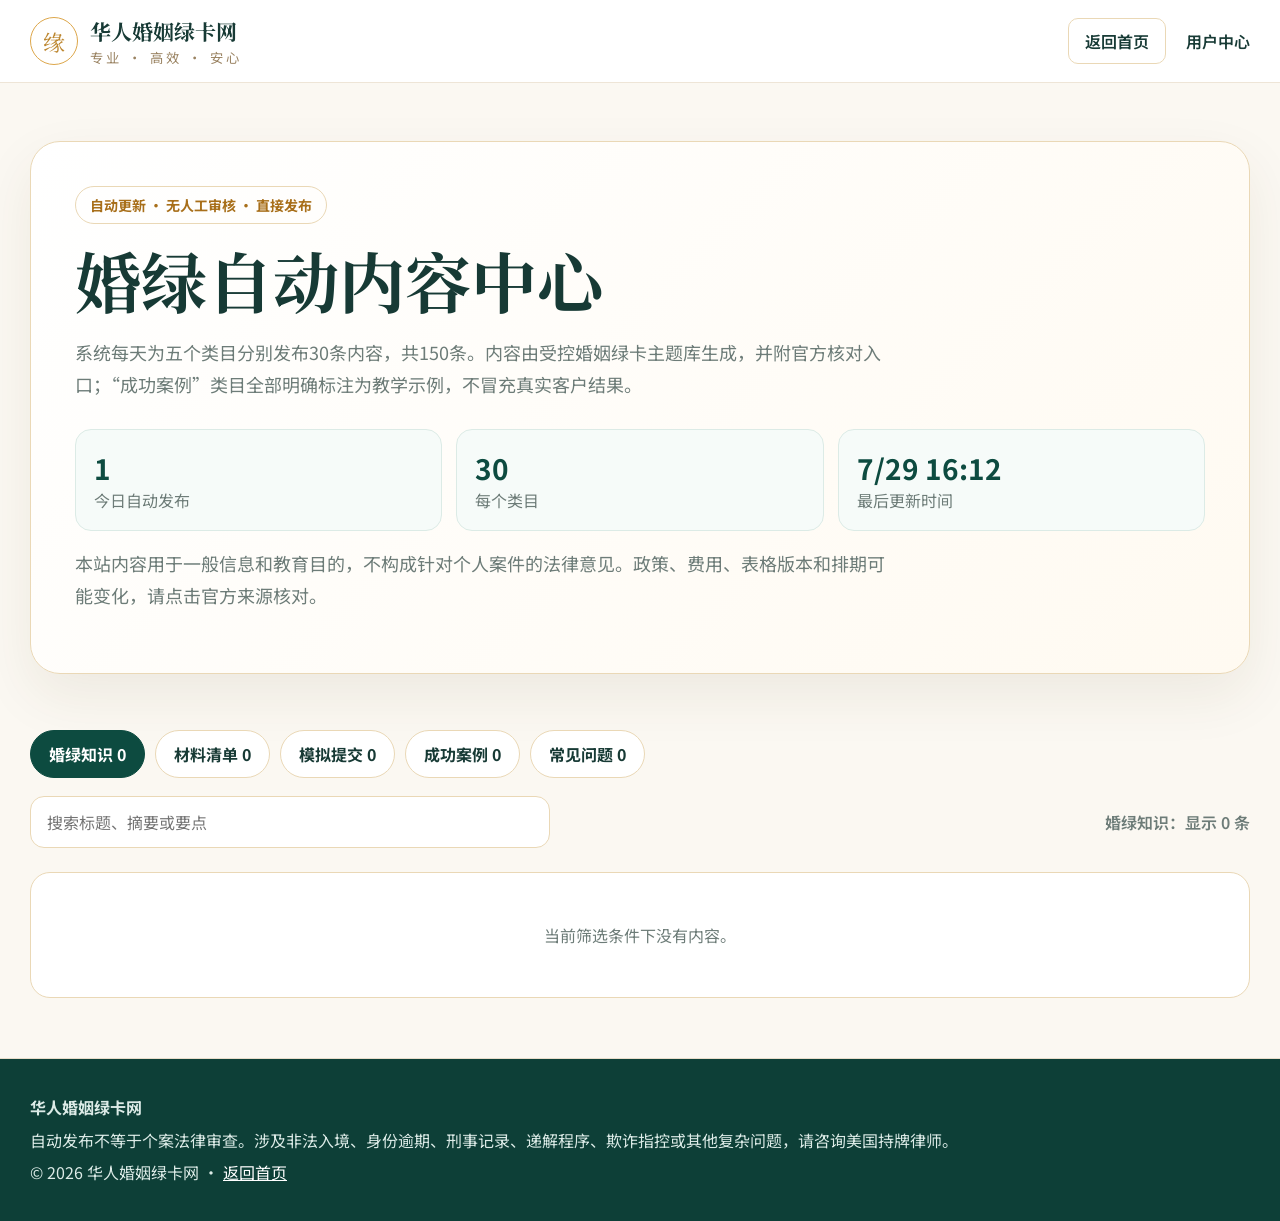
==== knowledge-center.html @ 00ee6e17 "Add public automatic content center" ====
<!doctype html>
<html lang="zh-CN">
<head>
  <meta charset="UTF-8" />
  <meta name="viewport" content="width=device-width, initial-scale=1.0" />
  <meta name="description" content="华人婚姻绿卡网自动内容中心：每天在婚绿知识、材料清单、模拟提交、成功案例和常见问题五个类目分别发布30条内容。" />
  <meta name="theme-color" content="#0d4b40" />
  <link rel="canonical" href="https://huarenhunlv.com/knowledge-center.html" />
  <link rel="preconnect" href="https://fonts.googleapis.com" />
  <link rel="preconnect" href="https://fonts.gstatic.com" crossorigin />
  <link href="https://fonts.googleapis.com/css2?family=Noto+Sans+SC:wght@400;500;600;700;800&family=Noto+Serif+SC:wght@600;700&display=swap" rel="stylesheet" />
  <title>自动内容中心｜华人婚姻绿卡网</title>
  <style>
    :root{--green:#0d4b40;--green2:#17685a;--gold:#dca64a;--cream:#fbf8f2;--line:#ead8b6;--ink:#173a35;--muted:#6d7c78;--white:#fff}
    *{box-sizing:border-box}html{scroll-behavior:smooth}body{margin:0;background:var(--cream);color:var(--ink);font-family:"Noto Sans SC",sans-serif}.shell{width:min(1220px,calc(100% - 32px));margin:auto}.top{position:sticky;top:0;z-index:20;background:rgba(255,255,255,.96);backdrop-filter:blur(14px);border-bottom:1px solid #eee5d7}.top-inner{height:82px;display:flex;align-items:center;justify-content:space-between;gap:24px}.brand{display:flex;align-items:center;gap:12px;color:var(--ink);text-decoration:none}.brand-mark{width:48px;height:48px;border:1px solid var(--gold);border-radius:50%;display:grid;place-items:center;color:#bd8730;font-family:"Noto Serif SC",serif;font-size:22px}.brand strong{display:block;font-family:"Noto Serif SC",serif;font-size:21px}.brand small{display:block;color:#9a8362;letter-spacing:3px;margin-top:2px}.top-nav{display:flex;gap:20px;align-items:center}.top-nav a{color:var(--ink);text-decoration:none;font-weight:600}.home-btn{border:1px solid var(--line);border-radius:10px;padding:10px 16px}.hero{padding:58px 0 32px}.hero-card{background:linear-gradient(135deg,#fff 0%,#fffaf1 100%);border:1px solid var(--line);border-radius:30px;padding:44px;box-shadow:0 22px 55px rgba(79,59,23,.08)}.eyebrow{display:inline-flex;align-items:center;gap:8px;border:1px solid var(--line);border-radius:999px;padding:8px 14px;color:#a86f1a;font-weight:700;font-size:14px}.hero h1{font-family:"Noto Serif SC",serif;font-size:clamp(38px,6vw,66px);line-height:1.15;margin:18px 0 12px}.hero p{font-size:18px;color:var(--muted);max-width:820px;line-height:1.8}.stats{display:grid;grid-template-columns:repeat(3,1fr);gap:14px;margin-top:28px}.stat{background:#f6fbf9;border:1px solid #dcebe6;border-radius:16px;padding:18px}.stat strong{display:block;font-size:28px;color:var(--green)}.stat span{color:var(--muted)}.toolbar{padding:24px 0}.tabs{display:flex;gap:10px;flex-wrap:wrap}.tab{border:1px solid var(--line);background:#fff;border-radius:999px;padding:11px 18px;font:inherit;font-weight:700;color:var(--ink);cursor:pointer}.tab.active{background:var(--green);color:#fff;border-color:var(--green)}.search-row{display:flex;justify-content:space-between;align-items:center;gap:16px;margin-top:18px}.search{width:min(520px,100%);border:1px solid var(--line);background:#fff;border-radius:14px;padding:13px 16px;font:inherit}.count{color:var(--muted);font-weight:600}.grid{display:grid;grid-template-columns:repeat(2,minmax(0,1fr));gap:18px;padding-bottom:60px}.card{background:#fff;border:1px solid var(--line);border-radius:22px;padding:24px;box-shadow:0 10px 28px rgba(65,48,20,.05);display:flex;flex-direction:column;gap:13px}.meta{display:flex;align-items:center;justify-content:space-between;gap:12px}.badge{background:#edf7f4;color:var(--green);border-radius:999px;padding:6px 10px;font-size:13px;font-weight:800}.seq{color:#9a8d76;font-size:13px}.card h2{font-family:"Noto Serif SC",serif;font-size:23px;line-height:1.45;margin:0}.card p{margin:0;color:#536965;line-height:1.75}.points{margin:0;padding-left:20px;color:#36544e}.points li{margin:6px 0;line-height:1.6}.source{margin-top:auto;display:flex;align-items:center;justify-content:space-between;gap:12px;border-top:1px dashed #e6d6b8;padding-top:14px}.source a{color:var(--green);font-weight:800;text-decoration:none}.example{font-size:12px;color:#a16416;background:#fff4dd;padding:5px 9px;border-radius:8px}.empty{grid-column:1/-1;background:#fff;border:1px solid var(--line);border-radius:20px;padding:50px;text-align:center;color:var(--muted)}.footer{border-top:1px solid #e8ddca;background:#0d3f37;color:#dcebe7;padding:30px 0}.footer p{margin:5px 0;line-height:1.7}.footer a{color:#fff}.notice{font-size:13px;color:#887860;margin-top:16px}.error{background:#fff0ed;border:1px solid #f2b9ae;color:#8b3527;border-radius:14px;padding:16px;margin:30px 0}.hidden{display:none!important}
    @media(max-width:760px){.shell{width:min(100% - 20px,1220px)}.top-inner{height:auto;padding:14px 0;align-items:flex-start}.top-nav{gap:10px;font-size:14px}.hero{padding-top:28px}.hero-card{padding:26px 20px;border-radius:22px}.stats{grid-template-columns:1fr}.grid{grid-template-columns:1fr}.search-row{align-items:stretch;flex-direction:column}.card{padding:20px}.brand small{display:none}}
  </style>
</head>
<body>
  <header class="top">
    <div class="shell top-inner">
      <a class="brand" href="index.html"><span class="brand-mark">缘</span><span><strong>华人婚姻绿卡网</strong><small>专业 · 高效 · 安心</small></span></a>
      <nav class="top-nav"><a href="index.html" class="home-btn">返回首页</a><a href="user-center.html">用户中心</a></nav>
    </div>
  </header>

  <main class="shell">
    <section class="hero">
      <div class="hero-card">
        <span class="eyebrow">自动更新 · 无人工审核 · 直接发布</span>
        <h1>婚绿自动内容中心</h1>
        <p>系统每天为五个类目分别发布30条内容，共150条。内容由受控婚姻绿卡主题库生成，并附官方核对入口；“成功案例”类目全部明确标注为教学示例，不冒充真实客户结果。</p>
        <div class="stats">
          <div class="stat"><strong id="dailyTotal">150</strong><span>今日自动发布</span></div>
          <div class="stat"><strong>30</strong><span>每个类目</span></div>
          <div class="stat"><strong id="lastUpdated">正在读取</strong><span>最后更新时间</span></div>
        </div>
        <p class="notice">本站内容用于一般信息和教育目的，不构成针对个人案件的法律意见。政策、费用、表格版本和排期可能变化，请点击官方来源核对。</p>
      </div>
    </section>

    <section class="toolbar" aria-label="内容筛选">
      <div class="tabs" id="tabs"></div>
      <div class="search-row">
        <input class="search" id="searchInput" type="search" placeholder="搜索标题、摘要或要点" aria-label="搜索内容" />
        <div class="count" id="resultCount">正在加载内容</div>
      </div>
    </section>

    <div id="loadError" class="error hidden"></div>
    <section class="grid" id="contentGrid" aria-live="polite"></section>
  </main>

  <footer class="footer"><div class="shell"><p><strong>华人婚姻绿卡网</strong></p><p>自动发布不等于个案法律审查。涉及非法入境、身份逾期、刑事记录、递解程序、欺诈指控或其他复杂问题，请咨询美国持牌律师。</p><p>© 2026 华人婚姻绿卡网 · <a href="index.html">返回首页</a></p></div></footer>

  <script src="data/knowledge-updates.js"></script>
  <script>
    (() => {
      const categories = ['婚绿知识','材料清单','模拟提交','成功案例','常见问题'];
      const payload = window.HUNLV_KNOWLEDGE_UPDATES || {};
      const cards = Array.isArray(payload.daily_features) ? payload.daily_features : (payload.daily_feature ? [payload.daily_feature] : []);
      const params = new URLSearchParams(location.search);
      let current = categories.includes(params.get('category')) ? params.get('category') : categories[0];
      let query = '';
      const tabs = document.getElementById('tabs');
      const grid = document.getElementById('contentGrid');
      const count = document.getElementById('resultCount');
      const search = document.getElementById('searchInput');
      const error = document.getElementById('loadError');
      const escapeHtml = value => String(value ?? '').replace(/[&<>'"]/g, char => ({'&':'&amp;','<':'&lt;','>':'&gt;',"'":'&#39;','"':'&quot;'}[char]));

      document.getElementById('dailyTotal').textContent = payload.daily_count || cards.length || 0;
      document.getElementById('lastUpdated').textContent = payload.generated_at ? new Date(payload.generated_at).toLocaleString('zh-CN',{month:'numeric',day:'numeric',hour:'2-digit',minute:'2-digit'}) : '暂无数据';

      const renderTabs = () => {
        tabs.innerHTML = categories.map(category => {
          const categoryCount = cards.filter(card => card.category === category).length;
          return `<button class="tab ${category === current ? 'active' : ''}" data-category="${category}">${category} ${categoryCount}</button>`;
        }).join('');
        tabs.querySelectorAll('[data-category]').forEach(button => button.addEventListener('click', () => {
          current = button.dataset.category;
          const url = new URL(location.href);
          url.searchParams.set('category', current);
          history.replaceState({}, '', url);
          renderTabs();
          renderCards();
        }));
      };

      const renderCards = () => {
        const normalized = query.trim().toLowerCase();
        const visible = cards.filter(card => {
          if (card.category !== current) return false;
          if (!normalized) return true;
          return [card.title, card.summary, ...(card.key_points || [])].join(' ').toLowerCase().includes(normalized);
        });
        count.textContent = `${current}：显示 ${visible.length} 条`;
        if (!visible.length) {
          grid.innerHTML = '<div class="empty">当前筛选条件下没有内容。</div>';
          return;
        }
        grid.innerHTML = visible.map(card => `
          <article class="card" id="${escapeHtml(card.id)}">
            <div class="meta"><span class="badge">${escapeHtml(card.category)} · ${escapeHtml(card.sub_category || '婚绿专题')}</span><span class="seq">第 ${escapeHtml(card.sequence || '')} 条</span></div>
            <h2>${escapeHtml(card.title)}</h2>
            <p>${escapeHtml(card.summary)}</p>
            <ul class="points">${(card.key_points || []).map(point => `<li>${escapeHtml(point)}</li>`).join('')}</ul>
            <div class="source"><span>${card.example_only ? '<span class="example">教学示例 · 非真实个案</span>' : '附官方核对入口'}</span><a href="${escapeHtml(card.official_url || '#')}" target="_blank" rel="noopener noreferrer">查看官方来源 →</a></div>
          </article>`).join('');
      };

      if (!cards.length) {
        error.classList.remove('hidden');
        error.textContent = '自动内容数据尚未生成。系统将在本次部署完成后写入今日150条内容。';
      }
      search.addEventListener('input', event => { query = event.target.value; renderCards(); });
      renderTabs();
      renderCards();
    })();
  </script>
</body>
</html>
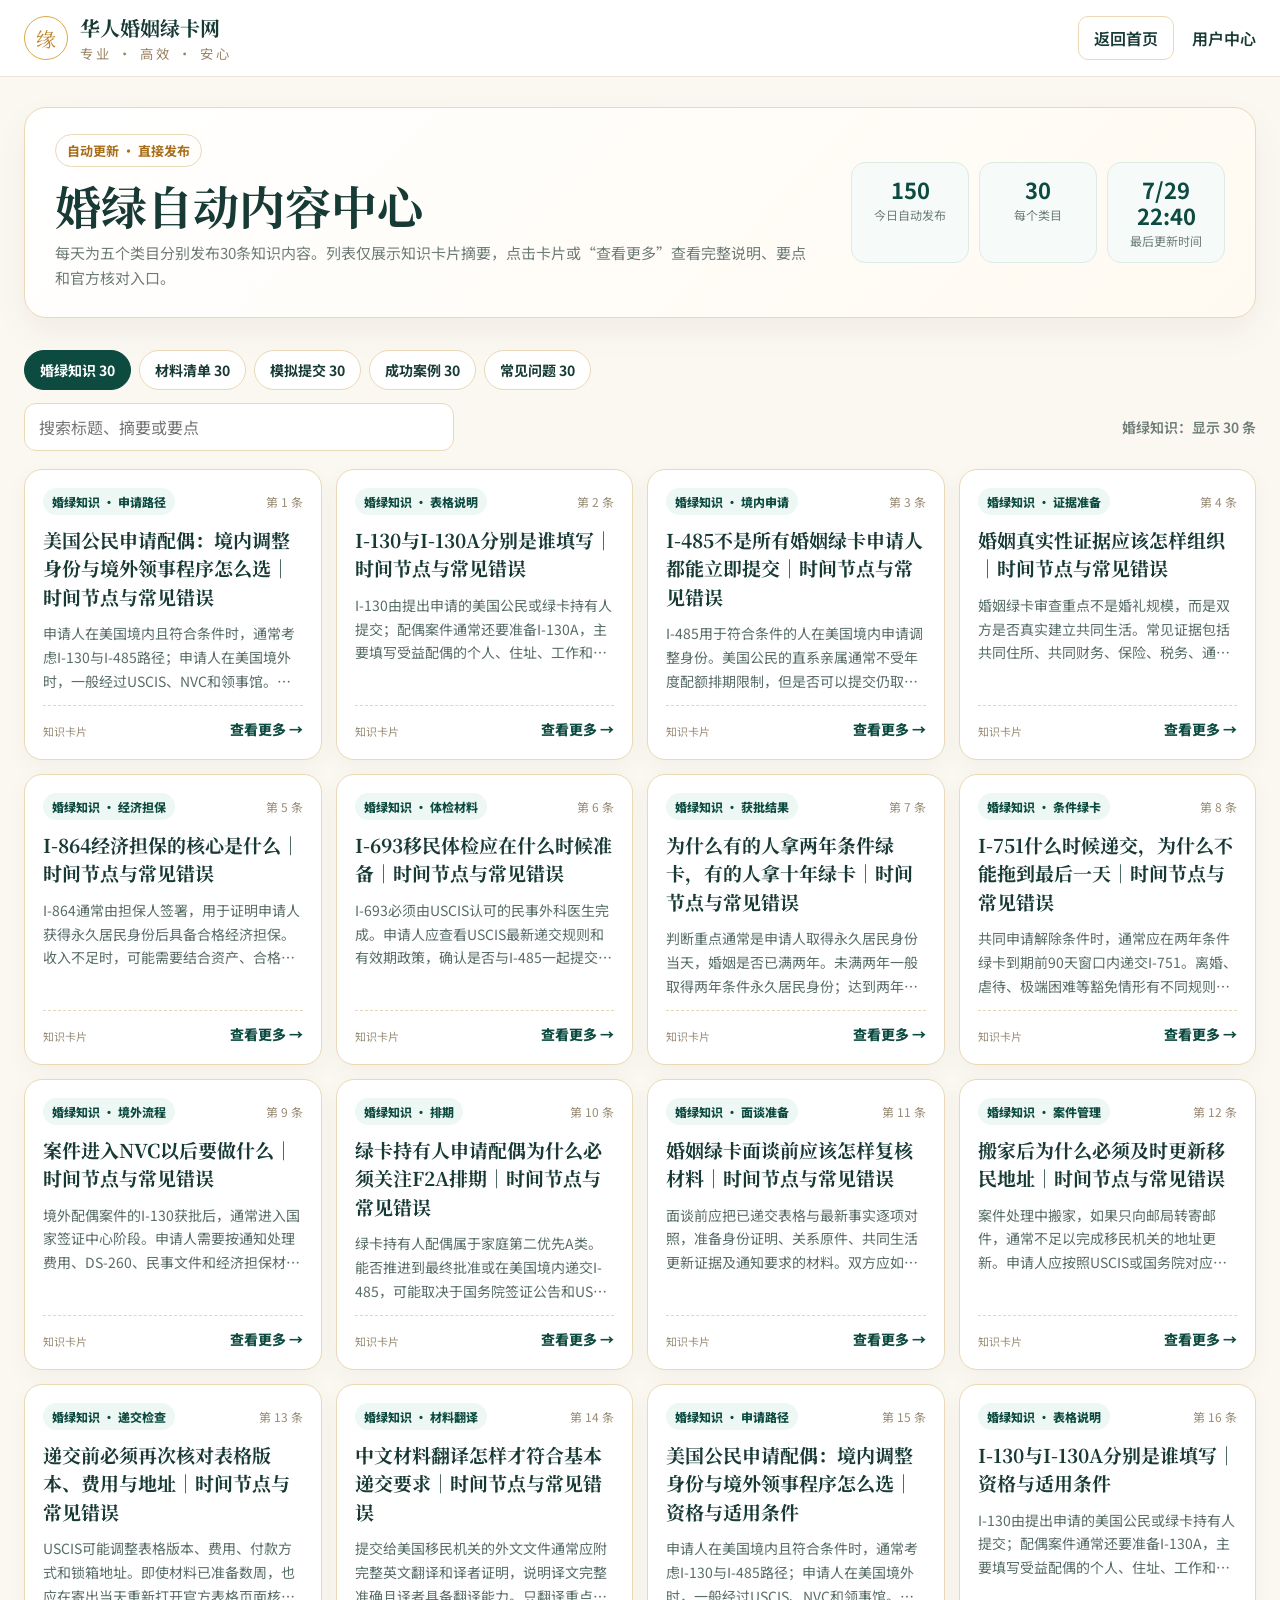
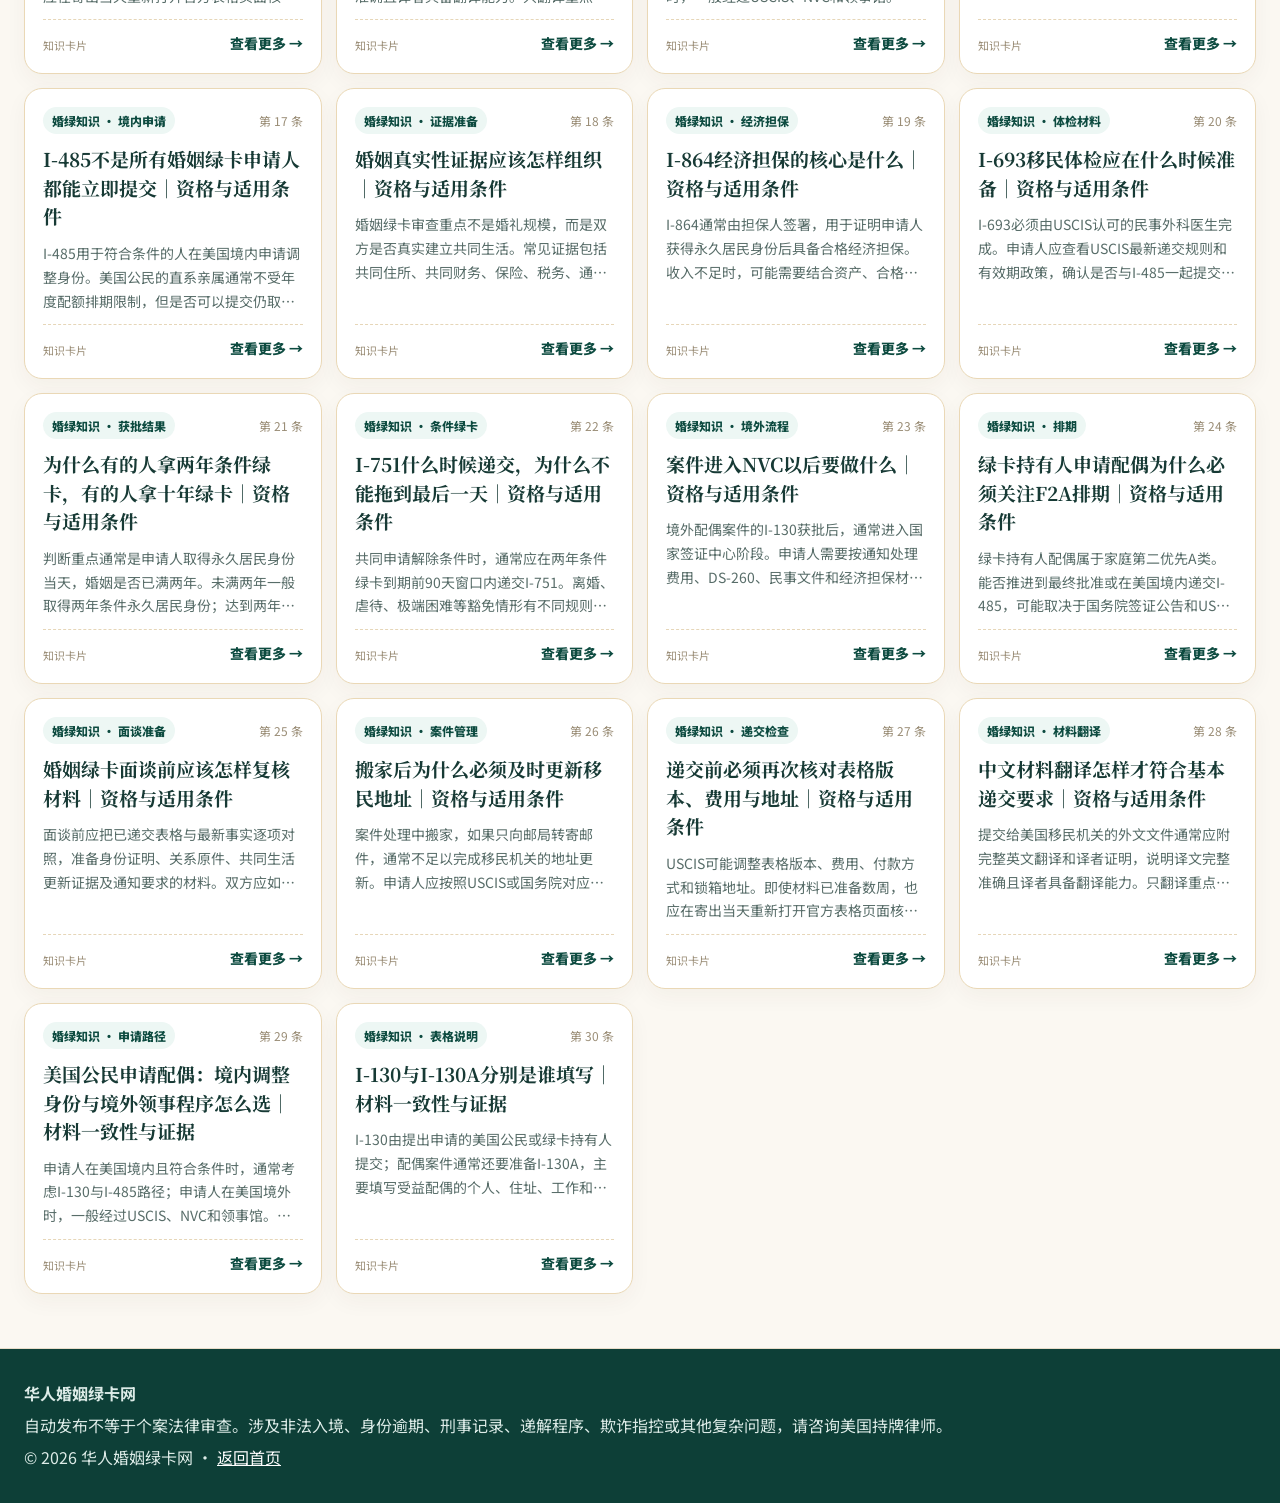
==== commit 2fc6d983: "Compact automatic content into knowledge cards with detail modal" ====
--- a/knowledge-center.html
+++ b/knowledge-center.html
@@ -12,8 +12,11 @@
   <title>自动内容中心｜华人婚姻绿卡网</title>
   <style>
     :root{--green:#0d4b40;--green2:#17685a;--gold:#dca64a;--cream:#fbf8f2;--line:#ead8b6;--ink:#173a35;--muted:#6d7c78;--white:#fff}
-    *{box-sizing:border-box}html{scroll-behavior:smooth}body{margin:0;background:var(--cream);color:var(--ink);font-family:"Noto Sans SC",sans-serif}.shell{width:min(1220px,calc(100% - 32px));margin:auto}.top{position:sticky;top:0;z-index:20;background:rgba(255,255,255,.96);backdrop-filter:blur(14px);border-bottom:1px solid #eee5d7}.top-inner{height:82px;display:flex;align-items:center;justify-content:space-between;gap:24px}.brand{display:flex;align-items:center;gap:12px;color:var(--ink);text-decoration:none}.brand-mark{width:48px;height:48px;border:1px solid var(--gold);border-radius:50%;display:grid;place-items:center;color:#bd8730;font-family:"Noto Serif SC",serif;font-size:22px}.brand strong{display:block;font-family:"Noto Serif SC",serif;font-size:21px}.brand small{display:block;color:#9a8362;letter-spacing:3px;margin-top:2px}.top-nav{display:flex;gap:20px;align-items:center}.top-nav a{color:var(--ink);text-decoration:none;font-weight:600}.home-btn{border:1px solid var(--line);border-radius:10px;padding:10px 16px}.hero{padding:58px 0 32px}.hero-card{background:linear-gradient(135deg,#fff 0%,#fffaf1 100%);border:1px solid var(--line);border-radius:30px;padding:44px;box-shadow:0 22px 55px rgba(79,59,23,.08)}.eyebrow{display:inline-flex;align-items:center;gap:8px;border:1px solid var(--line);border-radius:999px;padding:8px 14px;color:#a86f1a;font-weight:700;font-size:14px}.hero h1{font-family:"Noto Serif SC",serif;font-size:clamp(38px,6vw,66px);line-height:1.15;margin:18px 0 12px}.hero p{font-size:18px;color:var(--muted);max-width:820px;line-height:1.8}.stats{display:grid;grid-template-columns:repeat(3,1fr);gap:14px;margin-top:28px}.stat{background:#f6fbf9;border:1px solid #dcebe6;border-radius:16px;padding:18px}.stat strong{display:block;font-size:28px;color:var(--green)}.stat span{color:var(--muted)}.toolbar{padding:24px 0}.tabs{display:flex;gap:10px;flex-wrap:wrap}.tab{border:1px solid var(--line);background:#fff;border-radius:999px;padding:11px 18px;font:inherit;font-weight:700;color:var(--ink);cursor:pointer}.tab.active{background:var(--green);color:#fff;border-color:var(--green)}.search-row{display:flex;justify-content:space-between;align-items:center;gap:16px;margin-top:18px}.search{width:min(520px,100%);border:1px solid var(--line);background:#fff;border-radius:14px;padding:13px 16px;font:inherit}.count{color:var(--muted);font-weight:600}.grid{display:grid;grid-template-columns:repeat(2,minmax(0,1fr));gap:18px;padding-bottom:60px}.card{background:#fff;border:1px solid var(--line);border-radius:22px;padding:24px;box-shadow:0 10px 28px rgba(65,48,20,.05);display:flex;flex-direction:column;gap:13px}.meta{display:flex;align-items:center;justify-content:space-between;gap:12px}.badge{background:#edf7f4;color:var(--green);border-radius:999px;padding:6px 10px;font-size:13px;font-weight:800}.seq{color:#9a8d76;font-size:13px}.card h2{font-family:"Noto Serif SC",serif;font-size:23px;line-height:1.45;margin:0}.card p{margin:0;color:#536965;line-height:1.75}.points{margin:0;padding-left:20px;color:#36544e}.points li{margin:6px 0;line-height:1.6}.source{margin-top:auto;display:flex;align-items:center;justify-content:space-between;gap:12px;border-top:1px dashed #e6d6b8;padding-top:14px}.source a{color:var(--green);font-weight:800;text-decoration:none}.example{font-size:12px;color:#a16416;background:#fff4dd;padding:5px 9px;border-radius:8px}.empty{grid-column:1/-1;background:#fff;border:1px solid var(--line);border-radius:20px;padding:50px;text-align:center;color:var(--muted)}.footer{border-top:1px solid #e8ddca;background:#0d3f37;color:#dcebe7;padding:30px 0}.footer p{margin:5px 0;line-height:1.7}.footer a{color:#fff}.notice{font-size:13px;color:#887860;margin-top:16px}.error{background:#fff0ed;border:1px solid #f2b9ae;color:#8b3527;border-radius:14px;padding:16px;margin:30px 0}.hidden{display:none!important}
-    @media(max-width:760px){.shell{width:min(100% - 20px,1220px)}.top-inner{height:auto;padding:14px 0;align-items:flex-start}.top-nav{gap:10px;font-size:14px}.hero{padding-top:28px}.hero-card{padding:26px 20px;border-radius:22px}.stats{grid-template-columns:1fr}.grid{grid-template-columns:1fr}.search-row{align-items:stretch;flex-direction:column}.card{padding:20px}.brand small{display:none}}
+    *{box-sizing:border-box}html{scroll-behavior:smooth}body{margin:0;background:var(--cream);color:var(--ink);font-family:"Noto Sans SC",sans-serif}.shell{width:min(1240px,calc(100% - 48px));margin:auto}.top{position:sticky;top:0;z-index:30;background:rgba(255,255,255,.96);backdrop-filter:blur(14px);border-bottom:1px solid #eee5d7}.top-inner{height:76px;display:flex;align-items:center;justify-content:space-between;gap:24px}.brand{display:flex;align-items:center;gap:12px;color:var(--ink);text-decoration:none}.brand-mark{width:44px;height:44px;border:1px solid var(--gold);border-radius:50%;display:grid;place-items:center;color:#bd8730;font-family:"Noto Serif SC",serif;font-size:20px}.brand strong{display:block;font-family:"Noto Serif SC",serif;font-size:20px}.brand small{display:block;color:#9a8362;letter-spacing:3px;margin-top:2px}.top-nav{display:flex;gap:18px;align-items:center}.top-nav a{color:var(--ink);text-decoration:none;font-weight:600}.home-btn{border:1px solid var(--line);border-radius:10px;padding:9px 15px}.hero{padding:30px 0 16px}.hero-card{display:grid;grid-template-columns:1fr auto;align-items:center;gap:28px;background:linear-gradient(135deg,#fff 0%,#fffaf1 100%);border:1px solid var(--line);border-radius:22px;padding:26px 30px;box-shadow:0 14px 34px rgba(79,59,23,.06)}.eyebrow{display:inline-flex;align-items:center;border:1px solid var(--line);border-radius:999px;padding:6px 11px;color:#a86f1a;font-weight:700;font-size:13px}.hero h1{font-family:"Noto Serif SC",serif;font-size:clamp(34px,4vw,46px);line-height:1.15;margin:12px 0 8px}.hero p{font-size:15px;color:var(--muted);max-width:760px;line-height:1.7;margin:0}.stats{display:grid;grid-template-columns:repeat(3,118px);gap:10px}.stat{background:#f6fbf9;border:1px solid #dcebe6;border-radius:14px;padding:13px 14px;text-align:center}.stat strong{display:block;font-size:22px;color:var(--green);line-height:1.2}.stat span{display:block;color:var(--muted);font-size:12px;margin-top:4px}.toolbar{padding:16px 0 18px}.tabs{display:flex;gap:8px;flex-wrap:wrap}.tab{border:1px solid var(--line);background:#fff;border-radius:999px;padding:9px 15px;font:inherit;font-size:14px;font-weight:700;color:var(--ink);cursor:pointer}.tab.active{background:var(--green);color:#fff;border-color:var(--green)}.search-row{display:flex;justify-content:space-between;align-items:center;gap:16px;margin-top:13px}.search{width:min(430px,100%);border:1px solid var(--line);background:#fff;border-radius:12px;padding:11px 14px;font:inherit}.count{color:var(--muted);font-size:14px;font-weight:600}.grid{display:grid;grid-template-columns:repeat(4,minmax(0,1fr));gap:14px;padding-bottom:54px}.card{min-width:0;min-height:250px;background:#fff;border:1px solid var(--line);border-radius:18px;padding:18px;box-shadow:0 8px 22px rgba(65,48,20,.045);display:flex;flex-direction:column;gap:11px;cursor:pointer;transition:transform .18s ease,box-shadow .18s ease,border-color .18s ease}.card:hover{transform:translateY(-3px);box-shadow:0 14px 30px rgba(65,48,20,.09);border-color:#d9b977}.meta{display:flex;align-items:center;justify-content:space-between;gap:8px}.badge{max-width:78%;overflow:hidden;text-overflow:ellipsis;white-space:nowrap;background:#edf7f4;color:var(--green);border-radius:999px;padding:5px 9px;font-size:12px;font-weight:800}.seq{flex:none;color:#9a8d76;font-size:12px}.card h2{display:-webkit-box;-webkit-box-orient:vertical;-webkit-line-clamp:3;overflow:hidden;font-family:"Noto Serif SC",serif;font-size:19px;line-height:1.5;margin:0}.card p{display:-webkit-box;-webkit-box-orient:vertical;-webkit-line-clamp:3;overflow:hidden;margin:0;color:#586d69;font-size:14px;line-height:1.7}.card-bottom{margin-top:auto;display:flex;align-items:center;justify-content:space-between;gap:10px;border-top:1px dashed #e6d6b8;padding-top:11px}.more{border:0;background:transparent;color:var(--green);font:inherit;font-size:14px;font-weight:800;padding:0;cursor:pointer}.example{font-size:11px;color:#a16416;background:#fff4dd;padding:4px 7px;border-radius:7px}.source-note{font-size:11px;color:#9a8d76}.empty{grid-column:1/-1;background:#fff;border:1px solid var(--line);border-radius:18px;padding:42px;text-align:center;color:var(--muted)}.footer{border-top:1px solid #e8ddca;background:#0d3f37;color:#dcebe7;padding:26px 0}.footer p{margin:5px 0;line-height:1.7}.footer a{color:#fff}.error{background:#fff0ed;border:1px solid #f2b9ae;color:#8b3527;border-radius:14px;padding:16px;margin:24px 0}.hidden{display:none!important}
+    .modal{position:fixed;inset:0;z-index:80;display:none;align-items:center;justify-content:center;padding:24px;background:rgba(9,31,27,.58);backdrop-filter:blur(5px)}.modal.show{display:flex}.modal-panel{position:relative;width:min(720px,100%);max-height:min(82vh,760px);overflow:auto;background:#fff;border:1px solid var(--line);border-radius:24px;padding:30px;box-shadow:0 28px 80px rgba(0,0,0,.22)}.modal-close{position:absolute;right:18px;top:16px;width:36px;height:36px;border:1px solid #e6d6b8;border-radius:50%;background:#fff;color:var(--ink);font-size:23px;line-height:1;cursor:pointer}.detail-meta{display:flex;align-items:center;gap:10px;padding-right:46px}.detail-meta .badge{max-width:none}.detail-title{font-family:"Noto Serif SC",serif;font-size:30px;line-height:1.45;margin:18px 0 12px}.detail-summary{color:#4f6661;font-size:16px;line-height:1.85;margin:0}.detail-points{margin:20px 0;padding:18px 20px 18px 38px;background:#f6fbf9;border:1px solid #dcebe6;border-radius:16px}.detail-points li{margin:9px 0;line-height:1.7}.detail-actions{display:flex;align-items:center;justify-content:space-between;gap:14px;border-top:1px dashed #e3d2b2;padding-top:18px}.official-link{display:inline-flex;align-items:center;justify-content:center;min-height:44px;padding:0 18px;border-radius:10px;background:var(--green);color:#fff;text-decoration:none;font-weight:800}.detail-note{font-size:12px;color:#887860;line-height:1.6}
+    @media(max-width:1050px){.hero-card{grid-template-columns:1fr}.stats{grid-template-columns:repeat(3,1fr)}.grid{grid-template-columns:repeat(3,minmax(0,1fr))}}
+    @media(max-width:780px){.shell{width:min(100% - 20px,1240px)}.top-inner{height:auto;padding:13px 0;align-items:flex-start}.top-nav{gap:10px;font-size:14px}.hero{padding-top:18px}.hero-card{padding:22px 18px;border-radius:18px}.stats{grid-template-columns:repeat(3,1fr)}.grid{grid-template-columns:repeat(2,minmax(0,1fr))}.search-row{align-items:stretch;flex-direction:column}.brand small{display:none}.modal{padding:12px}.modal-panel{padding:24px 20px;border-radius:20px}.detail-title{font-size:25px}.detail-actions{align-items:stretch;flex-direction:column}.official-link{width:100%}}
+    @media(max-width:520px){.stats{grid-template-columns:1fr}.grid{grid-template-columns:1fr}.card{min-height:220px}.hero h1{font-size:34px}}
   </style>
 </head>
 <body>
@@ -27,24 +30,14 @@
   <main class="shell">
     <section class="hero">
       <div class="hero-card">
-        <span class="eyebrow">自动更新 · 无人工审核 · 直接发布</span>
-        <h1>婚绿自动内容中心</h1>
-        <p>系统每天为五个类目分别发布30条内容，共150条。内容由受控婚姻绿卡主题库生成，并附官方核对入口；“成功案例”类目全部明确标注为教学示例，不冒充真实客户结果。</p>
-        <div class="stats">
-          <div class="stat"><strong id="dailyTotal">150</strong><span>今日自动发布</span></div>
-          <div class="stat"><strong>30</strong><span>每个类目</span></div>
-          <div class="stat"><strong id="lastUpdated">正在读取</strong><span>最后更新时间</span></div>
-        </div>
-        <p class="notice">本站内容用于一般信息和教育目的，不构成针对个人案件的法律意见。政策、费用、表格版本和排期可能变化，请点击官方来源核对。</p>
+        <div><span class="eyebrow">自动更新 · 直接发布</span><h1>婚绿自动内容中心</h1><p>每天为五个类目分别发布30条知识内容。列表仅展示知识卡片摘要，点击卡片或“查看更多”查看完整说明、要点和官方核对入口。</p></div>
+        <div class="stats"><div class="stat"><strong id="dailyTotal">150</strong><span>今日自动发布</span></div><div class="stat"><strong>30</strong><span>每个类目</span></div><div class="stat"><strong id="lastUpdated">正在读取</strong><span>最后更新时间</span></div></div>
       </div>
     </section>
 
     <section class="toolbar" aria-label="内容筛选">
       <div class="tabs" id="tabs"></div>
-      <div class="search-row">
-        <input class="search" id="searchInput" type="search" placeholder="搜索标题、摘要或要点" aria-label="搜索内容" />
-        <div class="count" id="resultCount">正在加载内容</div>
-      </div>
+      <div class="search-row"><input class="search" id="searchInput" type="search" placeholder="搜索标题、摘要或要点" aria-label="搜索内容" /><div class="count" id="resultCount">正在加载内容</div></div>
     </section>
 
     <div id="loadError" class="error hidden"></div>
@@ -52,6 +45,8 @@
   </main>
 
   <footer class="footer"><div class="shell"><p><strong>华人婚姻绿卡网</strong></p><p>自动发布不等于个案法律审查。涉及非法入境、身份逾期、刑事记录、递解程序、欺诈指控或其他复杂问题，请咨询美国持牌律师。</p><p>© 2026 华人婚姻绿卡网 · <a href="index.html">返回首页</a></p></div></footer>
+
+  <div class="modal" id="detailModal" aria-hidden="true"><div class="modal-panel" role="dialog" aria-modal="true" aria-labelledby="detailTitle"><button class="modal-close" id="detailClose" aria-label="关闭">×</button><div id="detailBody"></div></div></div>
 
   <script src="data/knowledge-updates.js"></script>
   <script>
@@ -67,10 +62,20 @@
       const count = document.getElementById('resultCount');
       const search = document.getElementById('searchInput');
       const error = document.getElementById('loadError');
+      const modal = document.getElementById('detailModal');
+      const detailBody = document.getElementById('detailBody');
       const escapeHtml = value => String(value ?? '').replace(/[&<>'"]/g, char => ({'&':'&amp;','<':'&lt;','>':'&gt;',"'":'&#39;','"':'&quot;'}[char]));
 
       document.getElementById('dailyTotal').textContent = payload.daily_count || cards.length || 0;
       document.getElementById('lastUpdated').textContent = payload.generated_at ? new Date(payload.generated_at).toLocaleString('zh-CN',{month:'numeric',day:'numeric',hour:'2-digit',minute:'2-digit'}) : '暂无数据';
+
+      const openDetail = card => {
+        detailBody.innerHTML = `<div class="detail-meta"><span class="badge">${escapeHtml(card.category)} · ${escapeHtml(card.sub_category || '婚绿专题')}</span><span class="seq">第 ${escapeHtml(card.sequence || '')} 条</span></div><h2 class="detail-title" id="detailTitle">${escapeHtml(card.title)}</h2><p class="detail-summary">${escapeHtml(card.summary)}</p><ul class="detail-points">${(card.key_points || []).map(point => `<li>${escapeHtml(point)}</li>`).join('')}</ul><div class="detail-actions"><div class="detail-note">${card.example_only ? '教学示例，非真实客户个案。' : '一般知识说明，不构成针对个人案件的法律意见。'}</div><a class="official-link" href="${escapeHtml(card.official_url || '#')}" target="_blank" rel="noopener noreferrer">查看官方来源 →</a></div>`;
+        modal.classList.add('show');
+        modal.setAttribute('aria-hidden','false');
+        document.body.style.overflow = 'hidden';
+      };
+      const closeDetail = () => {modal.classList.remove('show');modal.setAttribute('aria-hidden','true');document.body.style.overflow='';};
 
       const renderTabs = () => {
         tabs.innerHTML = categories.map(category => {
@@ -95,25 +100,21 @@
           return [card.title, card.summary, ...(card.key_points || [])].join(' ').toLowerCase().includes(normalized);
         });
         count.textContent = `${current}：显示 ${visible.length} 条`;
-        if (!visible.length) {
-          grid.innerHTML = '<div class="empty">当前筛选条件下没有内容。</div>';
-          return;
-        }
-        grid.innerHTML = visible.map(card => `
-          <article class="card" id="${escapeHtml(card.id)}">
-            <div class="meta"><span class="badge">${escapeHtml(card.category)} · ${escapeHtml(card.sub_category || '婚绿专题')}</span><span class="seq">第 ${escapeHtml(card.sequence || '')} 条</span></div>
-            <h2>${escapeHtml(card.title)}</h2>
-            <p>${escapeHtml(card.summary)}</p>
-            <ul class="points">${(card.key_points || []).map(point => `<li>${escapeHtml(point)}</li>`).join('')}</ul>
-            <div class="source"><span>${card.example_only ? '<span class="example">教学示例 · 非真实个案</span>' : '附官方核对入口'}</span><a href="${escapeHtml(card.official_url || '#')}" target="_blank" rel="noopener noreferrer">查看官方来源 →</a></div>
-          </article>`).join('');
+        if (!visible.length) {grid.innerHTML = '<div class="empty">当前筛选条件下没有内容。</div>';return;}
+        grid.innerHTML = visible.map(card => `<article class="card" tabindex="0" role="button" data-card-id="${escapeHtml(card.id)}" aria-label="查看：${escapeHtml(card.title)}"><div class="meta"><span class="badge">${escapeHtml(card.category)} · ${escapeHtml(card.sub_category || '婚绿专题')}</span><span class="seq">第 ${escapeHtml(card.sequence || '')} 条</span></div><h2>${escapeHtml(card.title)}</h2><p>${escapeHtml(card.summary)}</p><div class="card-bottom"><span>${card.example_only ? '<span class="example">教学示例</span>' : '<span class="source-note">知识卡片</span>'}</span><button class="more" type="button">查看更多 →</button></div></article>`).join('');
+        grid.querySelectorAll('[data-card-id]').forEach(element => {
+          const card = cards.find(item => item.id === element.dataset.cardId);
+          if (!card) return;
+          element.addEventListener('click', () => openDetail(card));
+          element.addEventListener('keydown', event => {if (event.key === 'Enter' || event.key === ' ') {event.preventDefault();openDetail(card);}});
+        });
       };
 
-      if (!cards.length) {
-        error.classList.remove('hidden');
-        error.textContent = '自动内容数据尚未生成。系统将在本次部署完成后写入今日150条内容。';
-      }
-      search.addEventListener('input', event => { query = event.target.value; renderCards(); });
+      if (!cards.length) {error.classList.remove('hidden');error.textContent = '自动内容数据尚未生成。系统将在本次部署完成后写入今日150条内容。';}
+      search.addEventListener('input', event => {query = event.target.value;renderCards();});
+      document.getElementById('detailClose').addEventListener('click', closeDetail);
+      modal.addEventListener('click', event => {if (event.target === modal) closeDetail();});
+      document.addEventListener('keydown', event => {if (event.key === 'Escape') closeDetail();});
       renderTabs();
       renderCards();
     })();
